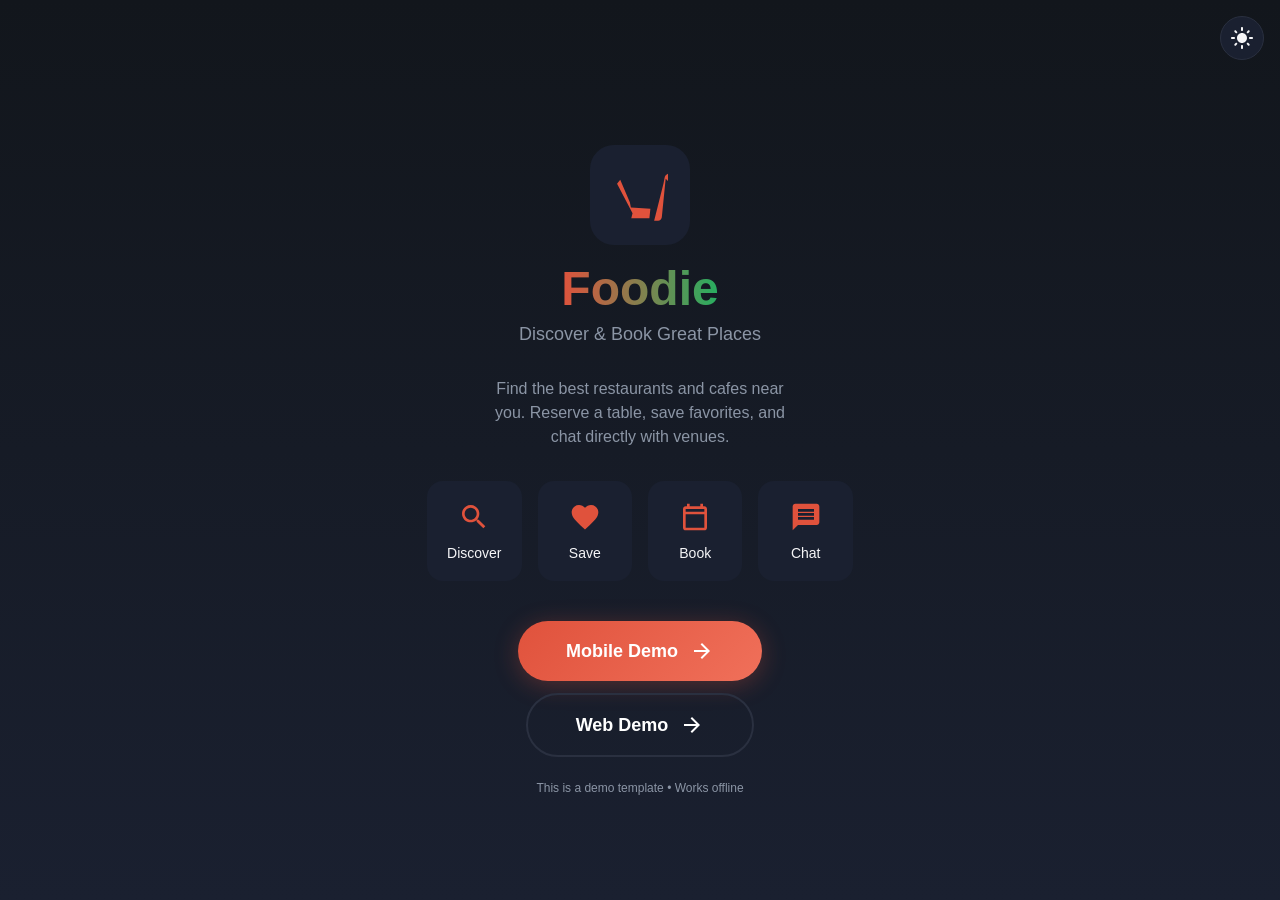
==== index.html @ 47cbc728 "Fix cart UX: proper cart icon, add Orders tab to mobile bottom nav, more visible cart in web" ====
<!doctype html>
<html lang="en" data-theme="dark">
<head>
  <meta charset="UTF-8">
  <meta name="viewport" content="width=device-width, initial-scale=1.0, maximum-scale=1.0, user-scalable=no">
  <title>Foodie — Restaurant Finder</title>
  <link rel="icon" href="data:image/svg+xml,<svg xmlns='http://www.w3.org/2000/svg' viewBox='0 0 24 24'><path fill='%23ef4444' d='M8.1 13.34l2.83-2.83L3.91 3.5c-1.56 1.56-1.56 4.09 0 5.66l4.19 4.18zm6.78-1.81c1.53.71 3.68.21 5.27-1.38 1.91-1.91 2.28-4.65.81-6.12-1.46-1.46-4.2-1.1-6.12.81-1.59 1.59-2.09 3.74-1.38 5.27L3.7 19.87l1.41 1.41L12 14.41l6.88 6.88 1.41-1.41L13.41 13l1.47-1.47z'/></svg>" type="image/svg+xml">
  <link rel="stylesheet" href="css/app.css">
  <style>
    /* Web Demo Styles */
    .web-header {
      position: sticky; top: 0; z-index: 100;
      background: var(--bg-dark); border-bottom: 1px solid var(--border);
      padding: 14px 32px; display: flex; align-items: center; gap: 24px;
      backdrop-filter: blur(12px);
    }
    .web-logo { font-size: 26px; font-weight:800; color: var(--primary); cursor: pointer; display: flex; align-items: center; gap: 10px; }
    .web-logo svg { width: 30px; height: 30px; }
    .web-search { flex:1; max-width:520px; display:flex; align-items:center; gap:10px; background:var(--bg-input); border:1.5px solid var(--border); border-radius:14px; padding:11px 18px; transition:border-color 0.2s; }
    .web-search:focus-within { border-color: var(--primary); }
    .web-search svg { width:20px;height:20px;color:var(--text-muted);flex-shrink:0; }
    .web-search input { background:none;border:none;color:var(--text);font-size:15px;outline:none;width:100%; }
    .web-search input::placeholder { color:var(--text-muted); }
    .web-header-actions { display:flex;align-items:center;gap:12px; }
    .web-icon-btn { width:40px;height:40px;border-radius:12px;border:1.5px solid var(--border);background:var(--bg-card);color:var(--text-muted);cursor:pointer;display:flex;align-items:center;justify-content:center;transition:all 0.2s; }
    .web-icon-btn:hover { border-color:var(--primary);color:var(--primary);background:var(--bg-card-hover); }
    .web-icon-btn svg { width:20px;height:20px; }
    .web-lang-btn { padding:8px 16px;border-radius:10px;border:1.5px solid var(--border);background:var(--bg-card);color:var(--text-muted);cursor:pointer;font-size:13px;font-weight:600;transition:all 0.2s; }
    .web-lang-btn:hover { border-color:var(--primary);color:var(--primary); }
    .web-exit-btn { display:flex;align-items:center;gap:6px;padding:6px 16px;background:none;border:1.5px solid var(--border);border-radius:10px;color:var(--text-muted);cursor:pointer;font-size:13px;font-weight:600;transition:all 0.2s; }
    .web-exit-btn:hover { border-color:var(--primary);color:var(--primary); }

    .web-cart-btn { position:relative;width:40px;height:40px;border-radius:12px;border:1.5px solid var(--border);background:var(--bg-card);color:var(--text-muted);cursor:pointer;display:flex;align-items:center;justify-content:center;transition:all 0.2s; }
    .web-cart-btn:hover { border-color:var(--primary);color:var(--primary); }
    .web-cart-btn svg { width:20px;height:20px; }
    .web-cart-badge { position:absolute;top:-6px;right:-6px;background:var(--primary);color:#fff;font-size:10px;font-weight:700;min-width:18px;height:18px;border-radius:9px;display:flex;align-items:center;justify-content:center;padding:0 4px; }
    .web-cart-badge:empty { display:none; }

    .web-cuisine-section { margin-bottom:40px; }
    .web-cuisine-scroll {
      display:flex; gap:20px; overflow-x:auto; padding:8px 4px 12px;
      scrollbar-width:none; -ms-overflow-style:none;
    }
    .web-cuisine-scroll::-webkit-scrollbar { display:none; }
    .web-cuisine-item {
      flex-shrink:0; display:flex; flex-direction:column; align-items:center; gap:10px;
      cursor:pointer; min-width:88px; transition:transform 0.2s;
    }
    .web-cuisine-item:hover { transform:translateY(-3px); }
    .web-cuisine-circle {
      width:80px; height:80px; border-radius:50%; background:var(--bg-card);
      border:2px solid var(--border); display:flex; align-items:center; justify-content:center;
      font-size:36px; transition:all 0.25s; position:relative;
    }
    .web-cuisine-item:hover .web-cuisine-circle { border-color:var(--primary); box-shadow:0 4px 20px var(--shadow); }
    .web-cuisine-item.active .web-cuisine-circle {
      border-color:var(--primary); background:var(--primary);
      box-shadow:0 4px 20px var(--glow);
    }
    .web-cuisine-item.active .web-cuisine-circle .emoji { filter:grayscale(0); }
    .web-cuisine-label { font-size:13px; font-weight:600; text-align:center; line-height:1.2; }
    .web-cuisine-count { font-size:11px; color:var(--text-muted); }

    .web-content { padding:32px;max-width:1440px;margin:0 auto; }
    .web-section-title { font-size:22px;font-weight:700;margin-bottom:20px; }
    .web-grid { display:grid;grid-template-columns:repeat(auto-fill,minmax(360px,1fr));gap:24px; }

    .web-card { background:var(--bg-card);border:1px solid var(--border);border-radius:20px;overflow:hidden;cursor:pointer;transition:all 0.3s; }
    .web-card:hover { transform:translateY(-6px);box-shadow:0 12px 40px var(--shadow);border-color:var(--primary); }
    .web-card-img { height:200px;background-size:cover;background-position:center;position:relative; }
    .web-card-fav { position:absolute;top:14px;right:14px;width:40px;height:40px;border-radius:12px;background:rgba(0,0,0,0.5);backdrop-filter:blur(8px);border:none;cursor:pointer;display:flex;align-items:center;justify-content:center;z-index:1;transition:all 0.2s; }
    .web-card-fav:hover { background:rgba(0,0,0,0.7); }
    .web-card-body { padding:20px; }
    .web-card-title { font-size:18px;font-weight:700;margin-bottom:8px; }
    .web-card-meta { display:flex;align-items:center;gap:10px;font-size:14px;margin-bottom:10px;flex-wrap:wrap; }
    .web-card-meta .rating { display:flex;align-items:center;gap:5px;color:var(--accent);font-weight:700;font-size:15px; }
    .web-card-meta .price { font-weight:700;color:var(--text-muted); }
    .web-card-desc { font-size:14px;color:var(--text-muted);line-height:1.5;display:-webkit-box;-webkit-line-clamp:2;-webkit-box-orient:vertical;overflow:hidden; }
    .web-card-tags { display:flex;gap:6px;flex-wrap:wrap;margin-top:14px; }
    .web-card-tag { font-size:12px;padding:4px 12px;background:var(--bg-light);border-radius:10px;color:var(--text-muted); }

    .web-center-col { max-width:900px;margin:0 auto; }
    .web-back-btn { display:inline-flex;align-items:center;gap:8px;color:var(--text-muted);cursor:pointer;font-size:14px;font-weight:600;margin-bottom:20px;background:none;border:none;padding:8px 16px;border-radius:10px;transition:all 0.2s; }
    .web-back-btn:hover { color:var(--primary);background:var(--bg-card); }
    .web-detail-hero { height:380px;background-size:cover;background-position:center;border-radius:24px;position:relative;margin-bottom:32px;display:flex;align-items:flex-end;padding:32px; }
    .web-detail-hero::after { content:'';position:absolute;bottom:0;left:0;right:0;height:55%;background:linear-gradient(transparent,rgba(0,0,0,0.75));border-radius:0 0 24px 24px;z-index:1; }
    .web-detail-hero-info { position:relative;z-index:2;color:#fff; }
    .web-detail-hero-info h1 { font-size:40px;margin-bottom:10px;line-height:1.1; }
    .web-detail-hero-info .meta { display:flex;align-items:center;gap:14px;font-size:16px;opacity:0.9; }
    .web-detail-grid { display:grid;grid-template-columns:1fr 340px;gap:40px;align-items:start; }
    .web-detail-main h3 { font-size:20px;margin-bottom:14px; }
    .web-detail-desc { font-size:16px;line-height:1.75;color:var(--text-muted);margin-bottom:32px; }
    .web-menu-item { display:flex;justify-content:space-between;align-items:flex-start;padding:16px 0;border-bottom:1px solid var(--border);gap:16px; }
    .web-menu-item:last-child { border-bottom:none; }
    .web-menu-item h4 { margin:0 0 4px;font-size:16px;font-weight:600; }
    .web-menu-item p { margin:0;font-size:13px;color:var(--text-muted); }
    .web-menu-item .price { font-weight:700;color:var(--success);font-size:17px;white-space:nowrap; }

    .web-menu-tabs { position:sticky;top:76px;z-index:50;background:var(--bg-dark);border-bottom:1px solid var(--border);padding:10px 0;margin:0 0 24px;display:flex;gap:4px;overflow-x:auto; }
    .web-menu-tab { flex-shrink:0;padding:8px 18px;border-radius:20px;font-size:13px;font-weight:600;background:transparent;color:var(--text-muted);border:none;cursor:pointer;transition:all 0.2s;white-space:nowrap; }
    .web-menu-tab:hover { background:var(--bg-card);color:var(--text); }
    .web-menu-tab.active { background:var(--primary);color:#fff; }
    .web-menu-section { padding-top:8px; }
    .web-menu-section h4 { font-size:16px;color:var(--primary);margin-bottom:12px;padding-bottom:8px;border-bottom:2px solid var(--primary);display:inline-block; }

    .web-sidebar { position:sticky;top:156px; }
    .web-info-card { background:var(--bg-card);border:1px solid var(--border);border-radius:20px;padding:24px;margin-bottom:20px; }
    .web-info-row { display:flex;justify-content:space-between;align-items:flex-start;padding:12px 0;border-bottom:1px solid var(--border);font-size:14px;gap:12px; }
    .web-info-row:last-child { border-bottom:none; }
    .web-info-label { display:flex;align-items:center;gap:8px;color:var(--text-muted);flex-shrink:0; }
    .web-info-value { font-weight:500;text-align:right; }
    .web-book-btn { width:100%;padding:18px;background:linear-gradient(135deg,var(--primary),var(--primary-light));color:#fff;border:none;border-radius:16px;font-size:17px;font-weight:700;cursor:pointer;box-shadow:0 4px 20px var(--glow);transition:all 0.25s;display:flex;align-items:center;justify-content:center;gap:10px; }
    .web-book-btn:hover { transform:translateY(-2px);box-shadow:0 8px 28px var(--glow); }
    .web-empty { text-align:center;padding:80px 20px; }
    .web-form-group { margin-bottom:16px; }
    .web-form-group label { display:block;font-size:13px;color:var(--text-muted);margin-bottom:6px;font-weight:600; }
    .web-form-group input,.web-form-group select { width:100%;padding:14px 16px;background:var(--bg-input);border:1.5px solid var(--border);border-radius:12px;color:var(--text);font-size:15px;outline:none;transition:border-color 0.2s; }
    .web-form-group input:focus,.web-form-group select:focus { border-color:var(--primary); }
    .web-success { text-align:center;padding:80px 20px; }

    @media (max-width:900px) {
      .web-header { padding:10px 16px;gap:12px; }
      .web-search { max-width:none; }
      .web-content { padding:16px; }
      .web-detail-grid { grid-template-columns:1fr; }
      .web-detail-hero { height:240px;padding:20px; }
      .web-detail-hero-info h1 { font-size:28px; }
      .web-grid { grid-template-columns:1fr; }
      .web-sidebar { position:static; }
    }
  </style>
</head>
<body>
  <!-- SVG Icons (hidden) -->
  <svg style="display:none">
    <defs>
      <!-- Home -->
      <symbol id="icon-home" viewBox="0 0 24 24">
        <path fill="currentColor" d="M10 20v-6h4v6h5v-8h3L12 3 2 12h3v8z"/>
      </symbol>
      <!-- Food/plate -->
      <symbol id="icon-food" viewBox="0 0 24 24">
        <path fill="currentColor" d="M18.06 22.99h1.66c.84 0 1.53-.64 1.63-1.46L23 5.05l1.66 1.66c.64.64 1.59.72 2.34.2l1.14-.8c.53-.38.68-1.05.35-1.59l-.9-1.55c-.33-.54-.98-.8-1.58-.63l-1.78.5c-.88.25-1.54.96-1.71 1.84l-.45 2.34L18.06 22.99zM1 21.99h15.03l.42-4.06L8.1 17.4l-.45-2.34L3.52 5.5 2.17 7.14 8.8 19.83l-.53 2.15z"/>
      </symbol>
      <!-- Restaurant/meal -->
      <symbol id="icon-meal" viewBox="0 0 24 24">
        <path fill="currentColor" d="M18 2.01L6 2c-1.1 0-2 .89-2 2v16c0 1.1.9 2 2 2h12c1.1 0 2-.9 2-2V4c0-1.11-.9-1.99-2-1.99zM12 8c1.1 0 2-.9 2-2s-.9-2-2-2-2 .9-2 2 .9 2 2 2zm0 10c-2.67 0-8 1.34-8 4v2h16v-2c0-2.66-5.33-4-8-4z"/>
      </symbol>
      <!-- Star/favorite -->
      <symbol id="icon-star" viewBox="0 0 24 24">
        <path fill="currentColor" d="M12 17.27L18.18 21l-1.64-7.03L22 9.24l-7.19-.61L12 2 9.19 8.63 2 9.24l5.46 4.73L5.82 21z"/>
      </symbol>
      <!-- Heart -->
      <symbol id="icon-heart" viewBox="0 0 24 24">
        <path fill="currentColor" d="M12 21.35l-1.45-1.32C5.4 15.36 2 12.28 2 8.5 2 5.42 4.42 3 7.5 3c1.74 0 3.41.81 4.5 2.09C13.09 3.81 14.76 3 16.5 3 19.58 3 22 5.42 22 8.5c0 3.78-3.4 6.86-8.55 11.54L12 21.35z"/>
      </symbol>
      <symbol id="icon-heart-outline" viewBox="0 0 24 24">
        <path fill="currentColor" d="M12 21.35l-1.45-1.32C5.4 15.36 2 12.28 2 8.5 2 5.42 4.42 3 7.5 3c1.74 0 3.41.81 4.5 2.09C13.09 3.81 14.76 3 16.5 3 19.58 3 22 5.42 22 8.5c0 3.78-3.4 6.86-8.55 11.54L12 21.35z" fill="none" stroke="currentColor" stroke-width="2"/>
      </symbol>
      <!-- Location -->
      <symbol id="icon-location" viewBox="0 0 24 24">
        <path fill="currentColor" d="M12 2C8.13 2 5 5.13 5 9c0 5.25 7 13 7 13s7-7.75 7-13c0-3.87-3.13-7-7-7zm0 9.5c-1.38 0-2.5-1.12-2.5-2.5s1.12-2.5 2.5-2.5 2.5 1.12 2.5 2.5-1.12 2.5-2.5 2.5z"/>
      </symbol>
      <!-- Clock -->
      <symbol id="icon-clock" viewBox="0 0 24 24">
        <path fill="currentColor" d="M11.99 2C6.47 2 2 6.48 2 12s4.47 10 9.99 10C17.52 22 22 17.52 22 12S17.52 2 11.99 2zM12 20c-4.42 0-8-3.58-8-8s3.58-8 8-8 8 3.58 8 8-3.58 8-8 8zm.5-13H11v6l5.25 3.15.75-1.23-4.5-2.67z"/>
      </symbol>
      <!-- Calendar -->
      <symbol id="icon-calendar" viewBox="0 0 24 24">
        <path fill="currentColor" d="M19 4h-1V2h-2v2H8V2H6v2H5c-1.1 0-2 .9-2 2v14c0 1.1.9 2 2 2h14c1.1 0 2-.9 2-2V6c0-1.1-.9-2-2-2zm0 16H5V10h14v10zm0-12H5V6h14v2z"/>
      </symbol>
      <!-- Chat -->
      <symbol id="icon-chat" viewBox="0 0 24 24">
        <path fill="currentColor" d="M20 2H4c-1.1 0-2 .9-2 2v18l4-4h14c1.1 0 2-.9 2-2V4c0-1.1-.9-2-2-2zm-2 12H6v-2h12v2zm0-3H6V9h12v2zm0-3H6V6h12v2z"/>
      </symbol>
      <!-- User/Profile -->
      <symbol id="icon-user" viewBox="0 0 24 24">
        <path fill="currentColor" d="M12 12c2.21 0 4-1.79 4-4s-1.79-4-4-4-4 1.79-4 4 1.79 4 4 4zm0 2c-2.67 0-8 1.34-8 4v2h16v-2c0-2.66-5.33-4-8-4z"/>
      </symbol>
      <!-- Search -->
      <symbol id="icon-search" viewBox="0 0 24 24">
        <path fill="currentColor" d="M15.5 14h-.79l-.28-.27C15.41 12.59 16 11.11 16 9.5 16 5.91 13.09 3 9.5 3S3 5.91 3 9.5 5.91 16 9.5 16c1.61 0 3.09-.59 4.23-1.57l.27.28v.79l5 4.99L20.49 19l-4.99-5zm-6 0C7.01 14 5 11.99 5 9.5S7.01 5 9.5 5 14 7.01 14 9.5 11.99 14 9.5 14z"/>
      </symbol>
      <!-- Arrow right -->
      <symbol id="icon-arrow" viewBox="0 0 24 24">
        <path fill="currentColor" d="M12 4l-1.41 1.41L16.17 11H4v2h12.17l-5.58 5.59L12 20l8-8z"/>
      </symbol>
      <!-- Arrow back -->
      <symbol id="icon-arrow-left" viewBox="0 0 24 24">
        <path fill="currentColor" d="M20 11H7.83l5.59-5.59L12 4l-8 8 8 8 1.41-1.41L7.83 13H20v-2z"/>
      </symbol>
      <!-- Sun -->
      <symbol id="icon-sun" viewBox="0 0 24 24">
        <path fill="currentColor" d="M12 7c-2.76 0-5 2.24-5 5s2.24 5 5 5 5-2.24 5-5-2.24-5-5-5zM2 13h2c.55 0 1-.45 1-1s-.45-1-1-1H2c-.55 0-1 .45-1 1s.45 1 1 1zm18 0h2c.55 0 1-.45 1-1s-.45-1-1-1h-2c-.55 0-1 .45-1 1s.45 1 1 1zM11 2v2c0 .55.45 1 1 1s1-.45 1-1V2c0-.55-.45-1-1-1s-1 .45-1 1zm0 18v2c0 .55.45 1 1 1s1-.45 1-1v-2c0-.55-.45-1-1-1s-1 .45-1 1zM5.99 4.58c-.39-.39-1.03-.39-1.41 0-.39.39-.39 1.03 0 1.41l1.06 1.06c.39.39 1.03.39 1.41 0s.39-1.03 0-1.41L5.99 4.58zm12.37 12.37c-.39-.39-1.03-.39-1.41 0-.39.39-.39 1.03 0 1.41l1.06 1.06c.39.39 1.03.39 1.41 0 .39-.39.39-1.03 0-1.41l-1.06-1.06zm1.06-10.96c.39-.39.39-1.03 0-1.41-.39-.39-1.03-.39-1.41 0l-1.06 1.06c-.39.39-.39 1.03 0 1.41s1.03.39 1.41 0l1.06-1.06zM7.05 18.36c.39-.39.39-1.03 0-1.41-.39-.39-1.03-.39-1.41 0l-1.06 1.06c-.39.39-.39 1.03 0 1.41s1.03.39 1.41 0l1.06-1.06z"/>
      </symbol>
      <!-- Moon -->
      <symbol id="icon-moon" viewBox="0 0 24 24">
        <path fill="currentColor" d="M12 3c-4.97 0-9 4.03-9 9s4.03 9 9 9 9-4.03 9-9c0-.46-.04-.92-.1-1.36-.98 1.37-2.58 2.26-4.4 2.26-2.98 0-5.4-2.42-5.4-5.4 0-1.81.89-3.42 2.26-4.44-.44-.07-.9-.1-1.36-.1z"/>
      </symbol>
      <!-- Dollar -->
      <symbol id="icon-dollar" viewBox="0 0 24 24">
        <path fill="currentColor" d="M12 2C6.48 2 2 6.48 2 12s4.48 10 10 10 10-4.48 10-10S17.52 2 12 2zm1 15h-2v-2h2v2zm0-4h-2V7h2v6z" transform="rotate(0 12 12)"/>
        <path fill="currentColor" d="M11.8 9H13v-.8c0-.66-.54-1.2-1.2-1.2s-1.2.54-1.2 1.2v.8c-.93 0-1.6.67-1.6 1.6s.67 1.6 1.6 1.6h2.4c.53 0 .8.27.8.8s-.27.8-.8.8H11v.8c0 .66.54 1.2 1.2 1.2s1.2-.54 1.2-1.2v-.8c.93 0 1.6-.67 1.6-1.6s-.67-1.6-1.6-1.6h-2.4c-.53 0-.8-.27-.8-.8s.27-.8.8-.8z"/>
      </symbol>
      <!-- Phone -->
      <symbol id="icon-phone" viewBox="0 0 24 24">
        <path fill="currentColor" d="M6.62 10.79c1.44 2.83 3.76 5.14 6.59 6.59l2.2-2.2c.27-.27.67-.36 1.02-.24 1.12.37 2.33.57 3.57.57.55 0 1 .45 1 1V20c0 .55-.45 1-1 1-9.39 0-17-7.61-17-17 0-.55.45-1 1-1h3.5c.55 0 1 .45 1 1 0 1.25.2 2.45.57 3.57.11.35.03.74-.25 1.02l-2.2 2.2z"/>
      </symbol>
      <!-- Check -->
      <symbol id="icon-check" viewBox="0 0 24 24">
        <path fill="currentColor" d="M9 16.17L4.83 12l-1.42 1.41L9 19 21 7l-1.41-1.41z"/>
      </symbol>
      <!-- Close/X -->
      <symbol id="icon-close" viewBox="0 0 24 24">
        <path fill="currentColor" d="M19 6.41L17.59 5 12 10.59 6.41 5 5 6.41 10.59 12 5 17.59 6.41 19 12 13.41 17.59 19 19 17.59 13.41 12z"/>
      </symbol>
      <!-- Special badge -->
      <symbol id="icon-special" viewBox="0 0 24 24">
        <path fill="currentColor" d="M12 2l3.09 6.26L22 9.27l-5 4.87 1.18 6.88L12 17.77l-6.18 3.25L7 14.14 2 9.27l6.91-1.01L12 2z"/>
      </symbol>
      <!-- Filter -->
      <symbol id="icon-filter" viewBox="0 0 24 24">
        <path fill="currentColor" d="M14 12v7.88c.04.3-.06.62-.29.83a.996.996 0 0 1-1.41 0l-2.01-2.01a.989.989 0 0 1-.29-.83V12h-.03L4.21 4.62a1 1 0 0 1 .17-1.4c.19-.14.4-.22.62-.22h14c.22 0 .43.08.62.22a1 1 0 0 1 .17 1.4L14.03 12H14z"/>
      </symbol>
    </defs>
  </svg>

  <!-- Landing Page -->
  <div id="landing" class="page">
    <button class="theme-toggle" onclick="toggleTheme()" title="Toggle theme">
      <svg class="icon"><use href="#icon-sun"/></svg>
    </button>
    
    <div class="hero">
      <div class="logo">
        <svg class="icon-lg"><use href="#icon-food"/></svg>
      </div>
      <h1>Foodie</h1>
      <p class="tagline">Discover & Book Great Places</p>
      <p class="desc">Find the best restaurants and cafes near you. Reserve a table, save favorites, and chat directly with venues.</p>
      
      <div class="features">
        <div class="feature">
          <svg class="icon"><use href="#icon-search"/></svg>
          <span>Discover</span>
        </div>
        <div class="feature">
          <svg class="icon"><use href="#icon-heart"/></svg>
          <span>Save</span>
        </div>
        <div class="feature">
          <svg class="icon"><use href="#icon-calendar"/></svg>
          <span>Book</span>
        </div>
        <div class="feature">
          <svg class="icon"><use href="#icon-chat"/></svg>
          <span>Chat</span>
        </div>
      </div>
      
      <button class="btn-primary" onclick="openApp()">
        Mobile Demo
        <svg class="icon"><use href="#icon-arrow"/></svg>
      </button>

      <button class="btn-primary" onclick="openWebApp()" style="background:transparent;border:2px solid var(--border);box-shadow:none;margin-top:12px">
        Web Demo
        <svg class="icon"><use href="#icon-arrow"/></svg>
      </button>
      
      <p class="note">This is a demo template &bull; Works offline</p>
    </div>
  </div>

  <!-- Mobile App -->
  <div id="app" class="page hidden">
    <div class="phone-frame">
      <div class="phone-header">
        <span class="status-bar"></span>
        <button class="theme-toggle-small" onclick="toggleTheme()">
          <svg class="icon-sm"><use href="#icon-sun"/></svg>
        </button>
      </div>
      
      <div class="app-header">
        <button class="back-btn hidden" onclick="goBack()" id="backBtn">
          <svg class="icon"><use href="#icon-arrow-left"/></svg>
        </button>
        <h2 id="appTitle">Home</h2>
        <div class="header-actions">
          <button class="icon-btn" onclick="showPage('search')" title="Search">
            <svg class="icon"><use href="#icon-search"/></svg>
          </button>
          <button class="icon-btn" onclick="showPage('cart')" title="Cart" style="position:relative">
            <svg class="icon" viewBox="0 0 24 24"><path fill="currentColor" d="M7 18c-1.1 0-1.99.9-1.99 2S5.9 22 7 22s2-.9 2-2-.9-2-2-2zm10 0c-1.1 0-1.99.9-1.99 2S15.9 22 17 22s2-.9 2-2-.9-2-2-2zM7.17 14.75l.03-.12.9-1.63h7.45c.75 0 1.41-.41 1.75-1.03l3.56-6.46c.09-.16.14-.35.14-.54 0-.55-.45-1-1-1H5.21l-.47-1.04c-.16-.37-.52-.6-.92-.6H2c-.55 0-1 .45-1 1s.45 1 1 1h1.26l3.39 7.16L5.3 14.7c-.18.35-.3.74-.3 1.15 0 1.1.9 2 2 2h12c.55 0 1-.45 1-1s-.45-1-1-1H7.42c-.14 0-.25-.11-.25-.25z"/></svg>
            <span id="cartBadge" style="position:absolute;top:-2px;right:-2px;background:var(--primary);color:#fff;font-size:9px;font-weight:700;min-width:16px;height:16px;border-radius:8px;display:none;align-items:center;justify-content:center">0</span>
          </button>
          <div class="profile-icon" onclick="showPage('profile')">
            <svg class="icon"><use href="#icon-user"/></svg>
          </div>
        </div>
      </div>
      
      <div class="app-content" id="content">
        <!-- Content injected by JS -->
      </div>
      
      <div class="bottom-nav" id="bottomNav">
        <button class="nav-item active" onclick="showPage('home', this)">
          <svg class="icon-nav"><use href="#icon-home"/></svg>
          <span>Home</span>
        </button>
        <button class="nav-item" onclick="showPage('explore', this)">
          <svg class="icon-nav"><use href="#icon-search"/></svg>
          <span>Explore</span>
        </button>
        <button class="nav-item" onclick="showPage('favorites', this)">
          <svg class="icon-nav"><use href="#icon-heart"/></svg>
          <span>Favorites</span>
        </button>
        <button class="nav-item" onclick="showPage('bookings', this)">
          <svg class="icon-nav"><use href="#icon-calendar"/></svg>
          <span>Bookings</span>
          <span class="chat-badge">2</span>
        </button>
        <button class="nav-item" onclick="showPage('orders', this)">
          <svg class="icon-nav" viewBox="0 0 24 24"><path fill="currentColor" d="M20 4H4c-1.1 0-2 .9-2 2v12c0 1.1.9 2 2 2h16c1.1 0 2-.9 2-2V6c0-1.1-.9-2-2-2zm0 14H4V6h16v12zM6 9h5v2H6V9zm0 4h8v2H6v-2zm10 0h2v2h-2v-2zm-4-4h4v2h-4V9z"/></svg>
          <span>Orders</span>
        </button>
        <button class="nav-item" onclick="showPage('chat', this)">
          <svg class="icon-nav"><use href="#icon-chat"/></svg>
          <span>Chat</span>
          <span class="chat-badge">3</span>
        </button>
      </div>
    </div>
    
    <button class="btn-exit" onclick="closeApp()">Back to Home</button>
  </div>

  <!-- Web App -->
  <div id="webApp" class="page hidden">
    <header class="web-header">
      <div class="web-logo" onclick="navigateTo('/')">
        <svg><use href="#icon-home"/></svg> Foodie
      </div>
      <div class="web-search">
        <svg><use href="#icon-search"/></svg>
        <input type="text" id="webSearchInput" placeholder="Search restaurants, cuisines...">
      </div>
      <div class="web-header-actions">
        <button class="web-lang-btn" onclick="switchLang(window.CURRENT_LANG==='en'?'ru':'en')">
          <svg style="width:16px;height:16px;vertical-align:middle;margin-right:4px"><use href="#icon-globe"/></svg>
          <span id="webLangLabel">EN</span>
        </button>
        <button class="web-icon-btn" onclick="toggleTheme()" title="Toggle theme" id="webThemeBtn">
          <svg id="webThemeIcon"><use href="#icon-sun"/></svg>
        </button>
        <button class="web-cart-btn" onclick="showCart()" title="Cart">
          <svg viewBox="0 0 24 24"><path fill="currentColor" d="M7 18c-1.1 0-1.99.9-1.99 2S5.9 22 7 22s2-.9 2-2-.9-2-2-2zm10 0c-1.1 0-1.99.9-1.99 2S15.9 22 17 22s2-.9 2-2-.9-2-2-2zM7.17 14.75l.03-.12.9-1.63h7.45c.75 0 1.41-.41 1.75-1.03l3.56-6.46c.09-.16.14-.35.14-.54 0-.55-.45-1-1-1H5.21l-.47-1.04c-.16-.37-.52-.6-.92-.6H2c-.55 0-1 .45-1 1s.45 1 1 1h1.26l3.39 7.16L5.3 14.7c-.18.35-.3.74-.3 1.15 0 1.1.9 2 2 2h12c.55 0 1-.45 1-1s-.45-1-1-1H7.42c-.14 0-.25-.11-.25-.25z"/></svg>
          <span class="web-cart-badge" id="webCartBadge"></span>
        </button>
        <button class="web-exit-btn" onclick="closeWebApp()">
          <svg style="width:16px;height:16px"><use href="#icon-arrow-left"/></svg> Exit
        </button>
      </div>
    </header>
    <div class="web-content" id="webContent"></div>
  </div>

  <script src="js/locales.js"></script>
  <script src="js/data.js"></script>
  <script src="js/app.js"></script>
  <script src="js/web.js"></script>
</body>
</html>
---- css/app.css ----
/* Foodie — Restaurant Finder App Styles */

/* CSS Variables for theming */
:root {
  --primary: #E0523C;
  --primary-dark: #C0392B;
  --primary-light: #F0705A;
  --accent: #F5A623;
  --secondary: #6366F1;
  --success: #27AE60;
  --warning: #F39C12;
  --error: #E74C3C;
  
  /* Dark theme (default) */
  --bg-dark: #12161C;
  --bg-card: #1A2030;
  --bg-card-hover: #222A3A;
  --bg-light: #222A3A;
  --bg-input: #151A24;
  --text: #F5F5F7;
  --text-muted: #8B95A5;
  --border: #2A3040;
  
  --shadow: rgba(0, 0, 0, 0.25);
  --glow: rgba(224, 82, 60, 0.3);
  
  /* Gradients */
  --gradient-bg: linear-gradient(180deg, #12161C 0%, #1A2030 100%);
  --gradient-btn: linear-gradient(135deg, #E0523C, #F0705A);
}

/* Light theme */
html[data-theme="light"] {
  --bg-dark: #FAF9F6;
  --bg-card: #FFFFFF;
  --bg-card-hover: #F5F4F0;
  --bg-light: #F0EEE8;
  --bg-input: #F5F4F0;
  --text: #1A1D28;
  --text-muted: #717886;
  --border: #E5E0D8;
  --shadow: rgba(0, 0, 0, 0.06);
  --glow: rgba(224, 82, 60, 0.15);
  --gradient-bg: linear-gradient(180deg, #FAF9F6 0%, #F0EEE8 100%);
  --gradient-btn: linear-gradient(135deg, #E0523C, #F0705A);
}

body {
  transition: background 0.3s, color 0.3s;
}

* {
  margin: 0;
  padding: 0;
  box-sizing: border-box;
}

body {
  font-family: -apple-system, BlinkMacSystemFont, 'Segoe UI', Roboto, sans-serif;
  background: var(--bg-dark);
  color: var(--text);
  min-height: 100vh;
  overflow-x: hidden;
  transition: background 0.3s, color 0.3s;
}

/* SVG Icons base */
.icon {
  width: 24px;
  height: 24px;
}

.icon-sm {
  width: 18px;
  height: 18px;
}

.icon-lg {
  width: 64px;
  height: 64px;
}

.icon-nav {
  width: 24px;
  height: 24px;
}

.use {
  fill: currentColor;
}

/* Page transitions */
.page {
  min-height: 100vh;
  transition: opacity 0.3s ease;
}

.hidden {
  display: none !important;
}

/* Theme toggle button */
.theme-toggle {
  position: fixed;
  top: 16px;
  right: 16px;
  background: var(--bg-card);
  border: 1px solid var(--border);
  border-radius: 50%;
  width: 44px;
  height: 44px;
  display: flex;
  align-items: center;
  justify-content: center;
  cursor: pointer;
  z-index: 100;
  color: var(--text);
  transition: background 0.2s, transform 0.2s;
}

.theme-toggle:hover {
  background: var(--bg-light);
  transform: scale(1.1);
}

.theme-toggle-small {
  background: none;
  border: none;
  cursor: pointer;
  color: var(--text-muted);
  padding: 4px;
}

/* Landing Page */
.hero {
  min-height: 100vh;
  display: flex;
  flex-direction: column;
  align-items: center;
  justify-content: center;
  padding: 80px 24px 40px;
  text-align: center;
  background: var(--gradient-bg);
}

.logo {
  display: flex;
  align-items: center;
  justify-content: center;
  width: 100px;
  height: 100px;
  background: var(--bg-card);
  border-radius: 24px;
  margin-bottom: 16px;
  color: var(--primary);
}

.logo .icon-lg {
  width: 56px;
  height: 56px;
}

.hero h1 {
  font-size: 48px;
  font-weight: 800;
  margin-bottom: 8px;
  background: linear-gradient(90deg, var(--primary), var(--success));
  -webkit-background-clip: text;
  -webkit-text-fill-color: transparent;
  background-clip: text;
}

.tagline {
  font-size: 18px;
  color: var(--text-muted);
  margin-bottom: 32px;
}

.desc {
  font-size: 16px;
  color: var(--text-muted);
  max-width: 300px;
  line-height: 1.5;
  margin-bottom: 32px;
}

.features {
  display: grid;
  grid-template-columns: 1fr 1fr;
  gap: 16px;
  margin-bottom: 40px;
}

.feature {
  background: var(--bg-card);
  padding: 20px;
  border-radius: 16px;
  display: flex;
  flex-direction: column;
  align-items: center;
  gap: 12px;
  width: 140px;
  color: var(--text);
  transition: background 0.2s;
}

.feature:hover {
  background: var(--bg-light);
}

.feature .icon {
  width: 32px;
  height: 32px;
  color: var(--primary);
}

.feature span:last-child {
  font-size: 14px;
  font-weight: 500;
}

.btn-primary {
  background: var(--gradient-btn);
  color: white;
  border: none;
  padding: 18px 48px;
  font-size: 18px;
  font-weight: 600;
  border-radius: 50px;
  cursor: pointer;
  display: flex;
  align-items: center;
  gap: 12px;
  transition: transform 0.2s, box-shadow 0.2s;
  box-shadow: 0 4px 24px var(--glow);
}

.btn-primary:hover {
  transform: scale(1.05);
  box-shadow: 0 6px 32px var(--glow);
}

.note {
  font-size: 12px;
  color: var(--text-muted);
  margin-top: 24px;
}

/* Mobile App Frame */
#app {
  display: flex;
  flex-direction: column;
  align-items: center;
  justify-content: center;
  min-height: 100vh;
  padding: 20px;
  background: var(--bg-dark);
}

.phone-frame {
  width: 100%;
  max-width: 380px;
  height: 100vh;
  max-height: 800px;
  background: var(--bg-dark);
  border-radius: 40px;
  overflow: hidden;
  position: relative;
  border: 4px solid var(--border);
  display: flex;
  flex-direction: column;
  transition: background 0.3s, border-color 0.3s;
}

html[data-theme="light"] .phone-frame {
  border-color: #cbd5e1;
}

.phone-header {
  background: var(--bg-dark);
  padding: 12px 20px 8px;
  display: flex;
  justify-content: space-between;
  align-items: center;
  transition: background 0.3s;
}

.status-bar {
  font-size: 14px;
  color: var(--text-muted);
}

.app-header {
  padding: 12px 20px;
  display: flex;
  align-items: center;
  justify-content: space-between;
  border-bottom: 1px solid var(--border);
  transition: background 0.3s, border-color 0.3s;
  background: var(--bg-dark);
}

.back-btn {
  background: none;
  border: none;
  color: var(--text);
  font-size: 24px;
  cursor: pointer;
  padding: 8px;
}

.back-btn:hover {
  opacity: 0.7;
}

.app-header h2 {
  font-size: 20px;
  font-weight: 600;
}

.profile-icon {
  font-size: 24px;
  color: var(--text-muted);
  cursor: pointer;
  transition: color 0.2s;
}

.profile-icon:hover {
  color: var(--primary);
}

.profile-icon .icon {
  width: 24px;
  height: 24px;
}

.app-content {
  flex: 1;
  overflow-y: auto;
  padding: 20px;
  transition: background 0.3s;
}

/* Bottom Navigation */
.bottom-nav {
  display: flex;
  justify-content: space-around;
  padding: 12px 20px 20px;
  border-top: 1px solid var(--border);
  background: var(--bg-dark);
  transition: background 0.3s, border-color 0.3s;
}

.nav-item {
  background: none;
  border: none;
  color: var(--text-muted);
  font-size: 12px;
  display: flex;
  flex-direction: column;
  align-items: center;
  gap: 4px;
  cursor: pointer;
  padding: 8px 12px;
  border-radius: 12px;
  transition: all 0.2s;
  position: relative;
}

.chat-badge {
  position: absolute;
  top: 2px;
  right: 8px;
  background: #ef4444;
  color: white;
  font-size: 10px;
  font-weight: 700;
  min-width: 16px;
  height: 16px;
  border-radius: 8px;
  display: flex;
  align-items: center;
  justify-content: center;
  padding: 0 4px;
}

.nav-item svg {
  width: 24px;
  height: 24px;
}

.nav-item.active {
  color: var(--primary);
  background: rgba(37, 99, 235, 0.1);
}

.nav-item:hover {
  background: var(--bg-card);
}

/* App Pages */
.page-content h3 {
  font-size: 16px;
  color: var(--text-muted);
  margin-bottom: 12px;
}

/* Transcript / Зачётная книжка - Russian university format */
.transcript-header {
  display: grid;
  grid-template-columns: repeat(3, 1fr);
  gap: 12px;
  margin-bottom: 24px;
}

.stat-box {
  background: var(--bg-card);
  padding: 16px 12px;
  border-radius: 12px;
  text-align: center;
}

.stat-label {
  display: block;
  font-size: 11px;
  color: var(--text-muted);
  margin-bottom: 4px;
  text-transform: uppercase;
}

.stat-value {
  display: block;
  font-size: 22px;
  font-weight: 700;
}

.semester-block {
  margin-bottom: 24px;
}

.semester-header {
  display: flex;
  justify-content: space-between;
  align-items: center;
  padding: 12px 16px;
  background: var(--primary);
  border-radius: 12px 12px 0 0;
}

.semester-num {
  font-weight: 600;
}

.semester-stats {
  font-size: 13px;
  opacity: 0.9;
}

.transcript-table {
  background: var(--bg-card);
  border-radius: 0 0 12px 12px;
  overflow: hidden;
}

.table-header {
  display: grid;
  grid-template-columns: 1fr 40px 60px;
  gap: 8px;
  padding: 10px 16px;
  background: var(--bg-light);
  font-size: 11px;
  color: var(--text-muted);
  text-transform: uppercase;
}

.table-row {
  display: grid;
  grid-template-columns: 1fr 40px 60px;
  gap: 8px;
  padding: 12px 16px;
  border-bottom: 1px solid var(--border);
  align-items: center;
}

.table-row:last-child {
  border-bottom: none;
}

.discipline-name {
  display: flex;
  flex-direction: column;
  gap: 2px;
}

.discipline-name strong {
  font-size: 14px;
  font-weight: 500;
}

.discipline-name small {
  font-size: 11px;
  color: var(--text-muted);
}

.grade-cell {
  font-size: 16px;
  font-weight: 700;
  text-align: center;
  padding: 4px 8px;
  border-radius: 6px;
}

.grade-cell.grade-5 { background: rgba(16, 185, 129, 0.2); color: #10B981; }
.grade-cell.grade-4 { background: rgba(59, 130, 246, 0.2); color: #3B82F6; }
.grade-cell.grade-3 { background: rgba(245, 158, 11, 0.2); color: #F59E0B; }
.grade-cell.grade-2 { background: rgba(239, 68, 68, 0.2); color: #EF4444; }
.grade-cell.passed { background: rgba(16, 185, 129, 0.2); color: #10B981; font-size: 12px; }
.grade-cell.failed { background: rgba(239, 68, 68, 0.2); color: #EF4444; font-size: 12px; }

.semester-avg {
  padding: 10px 16px;
  background: var(--bg-light);
  font-size: 13px;
  color: var(--text-muted);
  text-align: right;
}

.semester-avg strong {
  color: var(--primary);
}

/* Schedule */
.schedule-item {
  display: flex;
  gap: 12px;
  padding: 16px;
  background: var(--bg-card);
  border-radius: 12px;
  margin-bottom: 12px;
  align-items: center;
}

.schedule-time {
  font-size: 14px;
  font-weight: 600;
  color: var(--primary);
  min-width: 60px;
}

.schedule-info h4 {
  font-size: 16px;
  font-weight: 500;
  margin-bottom: 4px;
}

.schedule-info p {
  font-size: 13px;
  color: var(--text-muted);
}

.schedule-item.current {
  border: 2px solid var(--primary);
}

/* Chat */
.chat-list {
  display: flex;
  flex-direction: column;
  gap: 12px;
}

.chat-item {
  display: flex;
  align-items: center;
  gap: 12px;
  padding: 16px;
  background: var(--bg-card);
  border-radius: 12px;
  cursor: pointer;
  transition: background 0.2s;
}

.chat-item:hover {
  background: var(--bg-light);
}

.chat-avatar {
  width: 48px;
  height: 48px;
  border-radius: 50%;
  background: var(--primary);
  display: flex;
  align-items: center;
  justify-content: center;
  font-size: 24px;
  color: white;
}

.chat-info h4 {
  font-size: 16px;
  font-weight: 500;
  margin-bottom: 4px;
}

.chat-info p {
  font-size: 13px;
  color: var(--text-muted);
}

.chat-time {
  font-size: 12px;
  color: var(--text-muted);
  margin-left: auto;
}

/* Home Dashboard */
.dashboard-grid {
  display: grid;
  grid-template-columns: 1fr 1fr;
  gap: 12px;
}

.dashboard-card {
  background: var(--bg-card);
  padding: 20px;
  border-radius: 16px;
  cursor: pointer;
  transition: transform 0.2s, background 0.2s;
}

.dashboard-card:hover {
  transform: translateY(-2px);
  background: var(--bg-light);
}

.dashboard-card .icon {
  width: 32px;
  height: 32px;
  color: var(--primary);
  margin-bottom: 8px;
}

.dashboard-card h4 {
  font-size: 14px;
  font-weight: 500;
  margin-bottom: 4px;
}

.dashboard-card p {
  font-size: 12px;
  color: var(--text-muted);
}

.dashboard-card.wide {
  grid-column: span 2;
}

.dashboard-card.accent {
  background: linear-gradient(135deg, rgba(224,82,60,0.15), rgba(245,166,35,0.15));
}

/* Exit Button */
.btn-exit {
  background: transparent;
  border: 2px solid var(--border);
  color: var(--text-muted);
  padding: 12px 32px;
  border-radius: 50px;
  margin-top: 20px;
  cursor: pointer;
  font-size: 14px;
  transition: border-color 0.2s, color 0.2s;
}

.btn-exit:hover {
  border-color: var(--text);
  color: var(--text);
}

/* Hostel card special */
.hostel-card .room {
  display: flex;
  align-items: center;
  gap: 8px;
  margin-top: 8px;
}

/* Responsive */
@media (min-width: 768px) {
  .features {
    grid-template-columns: repeat(4, 1fr);
  }
  
  .feature {
    width: auto;
  }
}

@media (max-width: 380px) {
  .hero h1 {
    font-size: 36px;
  }
  
  .phone-frame {
    border-radius: 0;
    border: none;
  }
}

/* Profile screen */
.profile-card {
  background: var(--bg-card);
  padding: 24px;
  border-radius: 16px;
  text-align: center;
  margin-bottom: 20px;
}

.profile-avatar {
  width: 80px;
  height: 80px;
  border-radius: 50%;
  background: var(--primary);
  color: white;
  display: flex;
  align-items: center;
  justify-content: center;
  font-size: 28px;
  font-weight: 700;
  margin: 0 auto 16px;
}

.profile-card h3 {
  margin: 0 0 8px;
  font-size: 20px;
}

.profile-group {
  color: var(--primary);
  font-weight: 600;
  margin: 0;
}

.profile-info {
  background: var(--bg-card);
  border-radius: 16px;
  overflow: hidden;
}

.info-row {
  display: flex;
  justify-content: space-between;
  padding: 14px 16px;
  border-bottom: 1px solid var(--border);
}

.info-row:last-child {
  border-bottom: none;
}

.info-label {
  color: var(--text-muted);
  font-size: 14px;
}

.info-value {
  font-weight: 500;
  text-align: right;
  max-width: 60%;
}

/* Header actions */
.header-actions {
  display: flex;
  align-items: center;
  gap: 8px;
}

.icon-btn {
  background: none;
  border: none;
  color: var(--text-muted);
  cursor: pointer;
  padding: 8px;
  border-radius: 8px;
  transition: all 0.2s;
}

.icon-btn:hover {
  background: var(--bg-card);
  color: var(--primary);
}

.icon-btn .icon {
  width: 22px;
  height: 22px;
  display: block;
}

/* QR screen */
.qr-card {
  background: var(--bg-card);
  padding: 32px;
  border-radius: 16px;
  text-align: center;
  margin-bottom: 16px;
}

.qr-code {
  margin-bottom: 20px;
}

.qr-code svg {
  width: 180px;
  height: 180px;
}

.qr-name {
  font-size: 20px;
  font-weight: 600;
  margin: 0 0 4px;
}

.qr-group {
  color: var(--primary);
  font-weight: 600;
  margin: 0 0 8px;
}

.qr-room {
  color: var(--text-muted);
  font-size: 14px;
  margin: 0;
}

.qr-hint {
  text-align: center;
  color: var(--text-muted);
  font-size: 14px;
}

/* Modules scroll */
.modules-scroll {
  display: flex;
  gap: 12px;
  overflow-x: auto;
  padding: 16px 0;
  margin: 0 -16px;
  padding-left: 16px;
  padding-right: 16px;
}

.module-tile {
  flex-shrink: 0;
  width: 80px;
  height: 80px;
  background: var(--bg-card);
  border-radius: 16px;
  display: flex;
  flex-direction: column;
  align-items: center;
  justify-content: center;
  gap: 8px;
  cursor: pointer;
  transition: all 0.2s;
}

.module-tile:hover {
  background: var(--primary);
  color: white;
}

.module-tile .icon {
  width: 28px;
  height: 28px;
}

.module-tile span {
  font-size: 12px;
  font-weight: 500;
}

/* Events feed */
.events-feed {
  margin-top: 16px;
}

.events-feed h3 {
  margin: 0 0 12px;
  font-size: 16px;
}

.event-item {
  display: flex;
  align-items: center;
  gap: 12px;
  padding: 12px;
  background: var(--bg-card);
  border-radius: 12px;
  margin-bottom: 8px;
}

.event-date {
  flex-shrink: 0;
  width: 48px;
  height: 48px;
  background: var(--primary);
  border-radius: 12px;
  display: flex;
  flex-direction: column;
  align-items: center;
  justify-content: center;
  color: white;
}

.event-day {
  font-size: 18px;
  font-weight: 700;
  line-height: 1;
}

.event-month {
  font-size: 10px;
  text-transform: uppercase;
}

.event-info {
  flex: 1;
  min-width: 0;
}

.event-info h4 {
  margin: 0 0 4px;
  font-size: 14px;
  white-space: nowrap;
  overflow: hidden;
  text-overflow: ellipsis;
}

.event-info p {
  margin: 0;
  font-size: 12px;
  color: var(--text-muted);
}

.event-type {
  flex-shrink: 0;
  font-size: 11px;
  padding: 4px 8px;
  background: var(--bg-main);
  border-radius: 8px;
  color: var(--text-muted);
}

/* List views */
.list {
  display: flex;
  flex-direction: column;
  gap: 12px;
}

.list-item {
  display: flex;
  align-items: center;
  gap: 12px;
  padding: 16px;
  background: var(--bg-card);
  border-radius: 16px;
}

.list-icon {
  font-size: 24px;
}

.list-info {
  flex: 1;
}

.list-info h4 {
  margin: 0 0 4px;
  font-size: 15px;
}

.list-info p {
  margin: 0;
  font-size: 13px;
  color: var(--text-muted);
}

.list-info .salary {
  display: block;
  margin-top: 4px;
  font-weight: 600;
  color: var(--success);
}

.list-info .valid {
  display: block;
  margin-top: 4px;
  font-size: 12px;
  color: var(--primary);
}

.badge {
  flex-shrink: 0;
  font-size: 11px;
  padding: 4px 8px;
  background: var(--primary);
  color: white;
  border-radius: 8px;
}

/* Week schedule */
.week-selector {
  display: flex;
  gap: 8px;
  overflow-x: auto;
  padding-bottom: 16px;
  margin-bottom: 8px;
  border-bottom: 1px solid var(--border);
}

.week-btn {
  flex: 1;
  min-width: 140px;
  padding: 12px;
  background: var(--bg-card);
  border: 2px solid transparent;
  border-radius: 12px;
  cursor: pointer;
  text-align: left;
  transition: all 0.2s;
}

.week-btn.active {
  border-color: var(--primary);
  background: var(--primary);
  color: white;
}

.week-label {
  display: block;
  font-size: 14px;
  font-weight: 600;
}

.week-dates {
  display: block;
  font-size: 12px;
  opacity: 0.7;
}

.schedule-day {
  margin-bottom: 20px;
}

.day-header {
  font-size: 14px;
  font-weight: 600;
  color: #ffffff;
  padding: 8px 12px;
  background: var(--primary);
  border-radius: 8px;
  margin-bottom: 8px;
  display: block;
  margin-top: 16px;
}

.day-lessons {
  display: flex;
  flex-direction: column;
  gap: 8px;
  padding-left: 0;
}

.lesson-item {
  display: flex;
  gap: 12px;
  padding: 12px;
  background: var(--bg-card);
  border-radius: 12px;
}

.lesson-item.current {
  border: 1px solid var(--primary);
}

.lesson-time {
  flex-shrink: 0;
  width: 50px;
  font-size: 14px;
  font-weight: 600;
  color: var(--primary);
}

.lesson-info h4 {
  margin: 0 0 4px;
  font-size: 14px;
}

.lesson-info p {
  margin: 0;
  font-size: 12px;
  color: var(--text-muted);
}
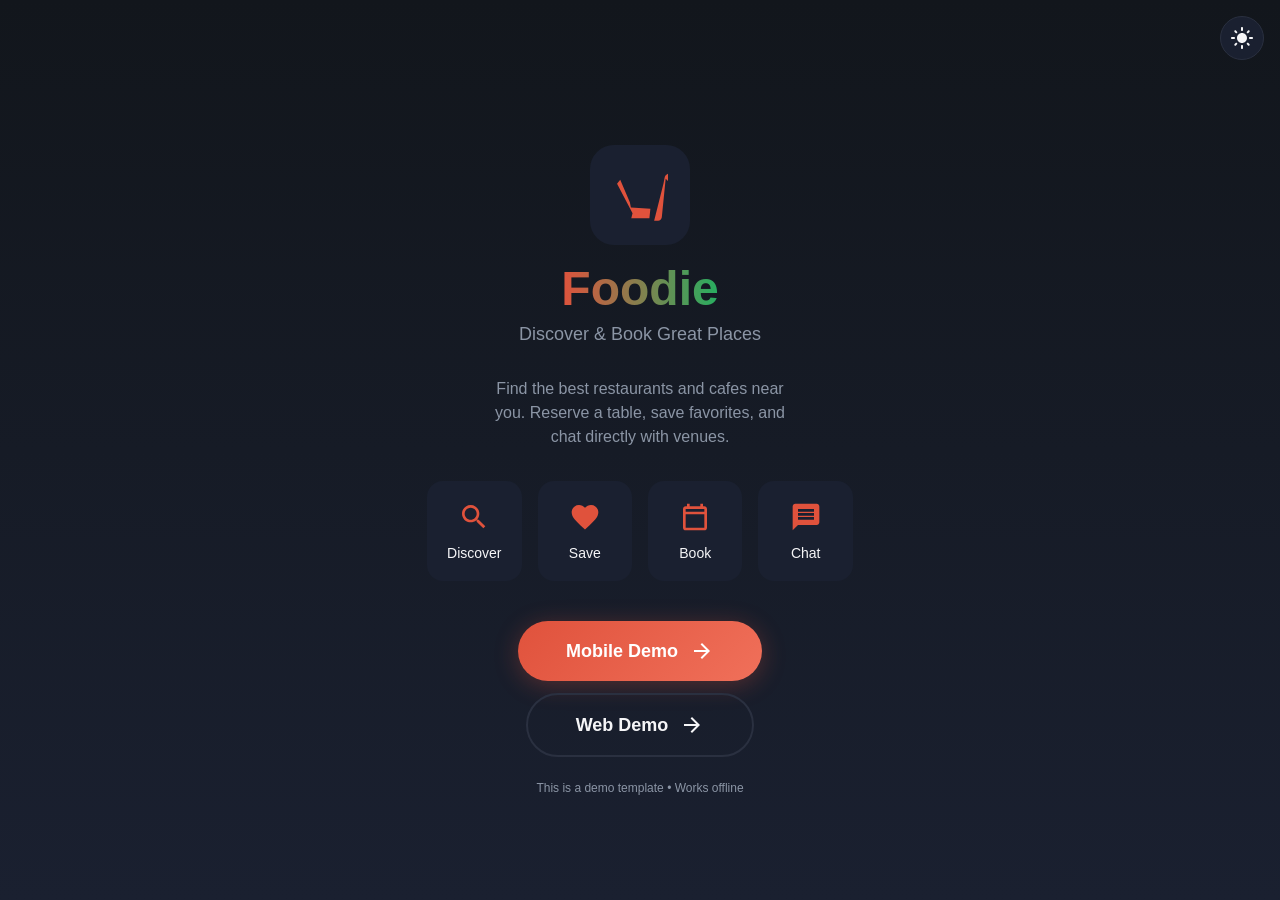
==== commit f02df795: "Fix Web Demo button: white text invisible on light theme, use var(--text)" ====
--- a/index.html
+++ b/index.html
@@ -222,6 +222,7 @@
       <symbol id="icon-filter" viewBox="0 0 24 24">
         <path fill="currentColor" d="M14 12v7.88c.04.3-.06.62-.29.83a.996.996 0 0 1-1.41 0l-2.01-2.01a.989.989 0 0 1-.29-.83V12h-.03L4.21 4.62a1 1 0 0 1 .17-1.4c.19-.14.4-.22.62-.22h14c.22 0 .43.08.62.22a1 1 0 0 1 .17 1.4L14.03 12H14z"/>
       </symbol>
+      <symbol id="icon-globe" viewBox="0 0 24 24"><path fill="currentColor" d="M12 2C6.48 2 2 6.48 2 12s4.48 10 10 10 10-4.48 10-10S17.52 2 12 2zm-1 17.93c-3.95-.49-7-3.85-7-7.93 0-.62.08-1.21.21-1.79L9 15v1c0 1.1.9 2 2 2v1.93zm6.9-2.54c-.26-.81-1-1.39-1.9-1.39h-1v-3c0-.55-.45-1-1-1H8v-2h2c.55 0 1-.45 1-1V7h2c1.1 0 2-.9 2-2v-.41c2.93 1.19 5 4.06 5 7.41 0 2.08-.8 3.97-2.1 5.39z"/></symbol>
     </defs>
   </svg>
 
@@ -263,7 +264,7 @@
         <svg class="icon"><use href="#icon-arrow"/></svg>
       </button>
 
-      <button class="btn-primary" onclick="openWebApp()" style="background:transparent;border:2px solid var(--border);box-shadow:none;margin-top:12px">
+      <button class="btn-primary" onclick="openWebApp()" style="background:transparent;border:2px solid var(--border);box-shadow:none;margin-top:12px;color:var(--text)">
         Web Demo
         <svg class="icon"><use href="#icon-arrow"/></svg>
       </button>
@@ -295,6 +296,10 @@
             <svg class="icon" viewBox="0 0 24 24"><path fill="currentColor" d="M7 18c-1.1 0-1.99.9-1.99 2S5.9 22 7 22s2-.9 2-2-.9-2-2-2zm10 0c-1.1 0-1.99.9-1.99 2S15.9 22 17 22s2-.9 2-2-.9-2-2-2zM7.17 14.75l.03-.12.9-1.63h7.45c.75 0 1.41-.41 1.75-1.03l3.56-6.46c.09-.16.14-.35.14-.54 0-.55-.45-1-1-1H5.21l-.47-1.04c-.16-.37-.52-.6-.92-.6H2c-.55 0-1 .45-1 1s.45 1 1 1h1.26l3.39 7.16L5.3 14.7c-.18.35-.3.74-.3 1.15 0 1.1.9 2 2 2h12c.55 0 1-.45 1-1s-.45-1-1-1H7.42c-.14 0-.25-.11-.25-.25z"/></svg>
             <span id="cartBadge" style="position:absolute;top:-2px;right:-2px;background:var(--primary);color:#fff;font-size:9px;font-weight:700;min-width:16px;height:16px;border-radius:8px;display:none;align-items:center;justify-content:center">0</span>
           </button>
+          <button class="icon-btn" onclick="showPage('chat')" title="Messages" style="position:relative">
+            <svg class="icon"><use href="#icon-chat"/></svg>
+            <span id="headerChatBadge" style="position:absolute;top:-2px;right:-2px;background:var(--primary);color:#fff;font-size:9px;font-weight:700;min-width:16px;height:16px;border-radius:8px;display:none;align-items:center;justify-content:center"></span>
+          </button>
           <div class="profile-icon" onclick="showPage('profile')">
             <svg class="icon"><use href="#icon-user"/></svg>
           </div>
@@ -326,11 +331,6 @@
         <button class="nav-item" onclick="showPage('orders', this)">
           <svg class="icon-nav" viewBox="0 0 24 24"><path fill="currentColor" d="M20 4H4c-1.1 0-2 .9-2 2v12c0 1.1.9 2 2 2h16c1.1 0 2-.9 2-2V6c0-1.1-.9-2-2-2zm0 14H4V6h16v12zM6 9h5v2H6V9zm0 4h8v2H6v-2zm10 0h2v2h-2v-2zm-4-4h4v2h-4V9z"/></svg>
           <span>Orders</span>
-        </button>
-        <button class="nav-item" onclick="showPage('chat', this)">
-          <svg class="icon-nav"><use href="#icon-chat"/></svg>
-          <span>Chat</span>
-          <span class="chat-badge">3</span>
         </button>
       </div>
     </div>
@@ -349,7 +349,7 @@
         <input type="text" id="webSearchInput" placeholder="Search restaurants, cuisines...">
       </div>
       <div class="web-header-actions">
-        <button class="web-lang-btn" onclick="switchLang(window.CURRENT_LANG==='en'?'ru':'en')">
+        <button class="web-lang-btn" onclick="switchLangWeb(window.CURRENT_LANG==='en'?'ru':'en')">
           <svg style="width:16px;height:16px;vertical-align:middle;margin-right:4px"><use href="#icon-globe"/></svg>
           <span id="webLangLabel">EN</span>
         </button>
@@ -359,6 +359,18 @@
         <button class="web-cart-btn" onclick="showCart()" title="Cart">
           <svg viewBox="0 0 24 24"><path fill="currentColor" d="M7 18c-1.1 0-1.99.9-1.99 2S5.9 22 7 22s2-.9 2-2-.9-2-2-2zm10 0c-1.1 0-1.99.9-1.99 2S15.9 22 17 22s2-.9 2-2-.9-2-2-2zM7.17 14.75l.03-.12.9-1.63h7.45c.75 0 1.41-.41 1.75-1.03l3.56-6.46c.09-.16.14-.35.14-.54 0-.55-.45-1-1-1H5.21l-.47-1.04c-.16-.37-.52-.6-.92-.6H2c-.55 0-1 .45-1 1s.45 1 1 1h1.26l3.39 7.16L5.3 14.7c-.18.35-.3.74-.3 1.15 0 1.1.9 2 2 2h12c.55 0 1-.45 1-1s-.45-1-1-1H7.42c-.14 0-.25-.11-.25-.25z"/></svg>
           <span class="web-cart-badge" id="webCartBadge"></span>
+        </button>
+        <button class="web-icon-btn" onclick="showWebOrders()" title="Orders">
+          <svg viewBox="0 0 24 24" style="width:20px;height:20px"><path fill="currentColor" d="M20 4H4c-1.1 0-2 .9-2 2v12c0 1.1.9 2 2 2h16c1.1 0 2-.9 2-2V6c0-1.1-.9-2-2-2zm0 14H4V6h16v12zM6 9h5v2H6V9zm0 4h8v2H6v-2zm10 0h2v2h-2v-2zm-4-4h4v2h-4V9z"/></svg>
+        </button>
+        <button class="web-icon-btn" onclick="showWebBookings()" title="Bookings">
+          <svg style="width:20px;height:20px"><use href="#icon-calendar"/></svg>
+        </button>
+        <button class="web-icon-btn" onclick="showWebChat()" title="Messages">
+          <svg style="width:20px;height:20px"><use href="#icon-chat"/></svg>
+        </button>
+        <button class="web-icon-btn" onclick="showWebProfile()" title="Profile">
+          <svg style="width:20px;height:20px"><use href="#icon-user"/></svg>
         </button>
         <button class="web-exit-btn" onclick="closeWebApp()">
           <svg style="width:16px;height:16px"><use href="#icon-arrow-left"/></svg> Exit
--- a/css/app.css
+++ b/css/app.css
@@ -405,163 +405,6 @@
   margin-bottom: 12px;
 }
 
-/* Transcript / Зачётная книжка - Russian university format */
-.transcript-header {
-  display: grid;
-  grid-template-columns: repeat(3, 1fr);
-  gap: 12px;
-  margin-bottom: 24px;
-}
-
-.stat-box {
-  background: var(--bg-card);
-  padding: 16px 12px;
-  border-radius: 12px;
-  text-align: center;
-}
-
-.stat-label {
-  display: block;
-  font-size: 11px;
-  color: var(--text-muted);
-  margin-bottom: 4px;
-  text-transform: uppercase;
-}
-
-.stat-value {
-  display: block;
-  font-size: 22px;
-  font-weight: 700;
-}
-
-.semester-block {
-  margin-bottom: 24px;
-}
-
-.semester-header {
-  display: flex;
-  justify-content: space-between;
-  align-items: center;
-  padding: 12px 16px;
-  background: var(--primary);
-  border-radius: 12px 12px 0 0;
-}
-
-.semester-num {
-  font-weight: 600;
-}
-
-.semester-stats {
-  font-size: 13px;
-  opacity: 0.9;
-}
-
-.transcript-table {
-  background: var(--bg-card);
-  border-radius: 0 0 12px 12px;
-  overflow: hidden;
-}
-
-.table-header {
-  display: grid;
-  grid-template-columns: 1fr 40px 60px;
-  gap: 8px;
-  padding: 10px 16px;
-  background: var(--bg-light);
-  font-size: 11px;
-  color: var(--text-muted);
-  text-transform: uppercase;
-}
-
-.table-row {
-  display: grid;
-  grid-template-columns: 1fr 40px 60px;
-  gap: 8px;
-  padding: 12px 16px;
-  border-bottom: 1px solid var(--border);
-  align-items: center;
-}
-
-.table-row:last-child {
-  border-bottom: none;
-}
-
-.discipline-name {
-  display: flex;
-  flex-direction: column;
-  gap: 2px;
-}
-
-.discipline-name strong {
-  font-size: 14px;
-  font-weight: 500;
-}
-
-.discipline-name small {
-  font-size: 11px;
-  color: var(--text-muted);
-}
-
-.grade-cell {
-  font-size: 16px;
-  font-weight: 700;
-  text-align: center;
-  padding: 4px 8px;
-  border-radius: 6px;
-}
-
-.grade-cell.grade-5 { background: rgba(16, 185, 129, 0.2); color: #10B981; }
-.grade-cell.grade-4 { background: rgba(59, 130, 246, 0.2); color: #3B82F6; }
-.grade-cell.grade-3 { background: rgba(245, 158, 11, 0.2); color: #F59E0B; }
-.grade-cell.grade-2 { background: rgba(239, 68, 68, 0.2); color: #EF4444; }
-.grade-cell.passed { background: rgba(16, 185, 129, 0.2); color: #10B981; font-size: 12px; }
-.grade-cell.failed { background: rgba(239, 68, 68, 0.2); color: #EF4444; font-size: 12px; }
-
-.semester-avg {
-  padding: 10px 16px;
-  background: var(--bg-light);
-  font-size: 13px;
-  color: var(--text-muted);
-  text-align: right;
-}
-
-.semester-avg strong {
-  color: var(--primary);
-}
-
-/* Schedule */
-.schedule-item {
-  display: flex;
-  gap: 12px;
-  padding: 16px;
-  background: var(--bg-card);
-  border-radius: 12px;
-  margin-bottom: 12px;
-  align-items: center;
-}
-
-.schedule-time {
-  font-size: 14px;
-  font-weight: 600;
-  color: var(--primary);
-  min-width: 60px;
-}
-
-.schedule-info h4 {
-  font-size: 16px;
-  font-weight: 500;
-  margin-bottom: 4px;
-}
-
-.schedule-info p {
-  font-size: 13px;
-  color: var(--text-muted);
-}
-
-.schedule-item.current {
-  border: 2px solid var(--primary);
-}
-
 /* Chat */
 .chat-list {
   display: flex;
@@ -675,14 +518,6 @@
 .btn-exit:hover {
   border-color: var(--text);
   color: var(--text);
-}
-
-/* Hostel card special */
-.hostel-card .room {
-  display: flex;
-  align-items: center;
-  gap: 8px;
-  margin-top: 8px;
 }
 
 /* Responsive */
@@ -797,309 +632,3 @@
   display: block;
 }
 
-/* QR screen */
-.qr-card {
-  background: var(--bg-card);
-  padding: 32px;
-  border-radius: 16px;
-  text-align: center;
-  margin-bottom: 16px;
-}
-
-.qr-code {
-  margin-bottom: 20px;
-}
-
-.qr-code svg {
-  width: 180px;
-  height: 180px;
-}
-
-.qr-name {
-  font-size: 20px;
-  font-weight: 600;
-  margin: 0 0 4px;
-}
-
-.qr-group {
-  color: var(--primary);
-  font-weight: 600;
-  margin: 0 0 8px;
-}
-
-.qr-room {
-  color: var(--text-muted);
-  font-size: 14px;
-  margin: 0;
-}
-
-.qr-hint {
-  text-align: center;
-  color: var(--text-muted);
-  font-size: 14px;
-}
-
-/* Modules scroll */
-.modules-scroll {
-  display: flex;
-  gap: 12px;
-  overflow-x: auto;
-  padding: 16px 0;
-  margin: 0 -16px;
-  padding-left: 16px;
-  padding-right: 16px;
-}
-
-.module-tile {
-  flex-shrink: 0;
-  width: 80px;
-  height: 80px;
-  background: var(--bg-card);
-  border-radius: 16px;
-  display: flex;
-  flex-direction: column;
-  align-items: center;
-  justify-content: center;
-  gap: 8px;
-  cursor: pointer;
-  transition: all 0.2s;
-}
-
-.module-tile:hover {
-  background: var(--primary);
-  color: white;
-}
-
-.module-tile .icon {
-  width: 28px;
-  height: 28px;
-}
-
-.module-tile span {
-  font-size: 12px;
-  font-weight: 500;
-}
-
-/* Events feed */
-.events-feed {
-  margin-top: 16px;
-}
-
-.events-feed h3 {
-  margin: 0 0 12px;
-  font-size: 16px;
-}
-
-.event-item {
-  display: flex;
-  align-items: center;
-  gap: 12px;
-  padding: 12px;
-  background: var(--bg-card);
-  border-radius: 12px;
-  margin-bottom: 8px;
-}
-
-.event-date {
-  flex-shrink: 0;
-  width: 48px;
-  height: 48px;
-  background: var(--primary);
-  border-radius: 12px;
-  display: flex;
-  flex-direction: column;
-  align-items: center;
-  justify-content: center;
-  color: white;
-}
-
-.event-day {
-  font-size: 18px;
-  font-weight: 700;
-  line-height: 1;
-}
-
-.event-month {
-  font-size: 10px;
-  text-transform: uppercase;
-}
-
-.event-info {
-  flex: 1;
-  min-width: 0;
-}
-
-.event-info h4 {
-  margin: 0 0 4px;
-  font-size: 14px;
-  white-space: nowrap;
-  overflow: hidden;
-  text-overflow: ellipsis;
-}
-
-.event-info p {
-  margin: 0;
-  font-size: 12px;
-  color: var(--text-muted);
-}
-
-.event-type {
-  flex-shrink: 0;
-  font-size: 11px;
-  padding: 4px 8px;
-  background: var(--bg-main);
-  border-radius: 8px;
-  color: var(--text-muted);
-}
-
-/* List views */
-.list {
-  display: flex;
-  flex-direction: column;
-  gap: 12px;
-}
-
-.list-item {
-  display: flex;
-  align-items: center;
-  gap: 12px;
-  padding: 16px;
-  background: var(--bg-card);
-  border-radius: 16px;
-}
-
-.list-icon {
-  font-size: 24px;
-}
-
-.list-info {
-  flex: 1;
-}
-
-.list-info h4 {
-  margin: 0 0 4px;
-  font-size: 15px;
-}
-
-.list-info p {
-  margin: 0;
-  font-size: 13px;
-  color: var(--text-muted);
-}
-
-.list-info .salary {
-  display: block;
-  margin-top: 4px;
-  font-weight: 600;
-  color: var(--success);
-}
-
-.list-info .valid {
-  display: block;
-  margin-top: 4px;
-  font-size: 12px;
-  color: var(--primary);
-}
-
-.badge {
-  flex-shrink: 0;
-  font-size: 11px;
-  padding: 4px 8px;
-  background: var(--primary);
-  color: white;
-  border-radius: 8px;
-}
-
-/* Week schedule */
-.week-selector {
-  display: flex;
-  gap: 8px;
-  overflow-x: auto;
-  padding-bottom: 16px;
-  margin-bottom: 8px;
-  border-bottom: 1px solid var(--border);
-}
-
-.week-btn {
-  flex: 1;
-  min-width: 140px;
-  padding: 12px;
-  background: var(--bg-card);
-  border: 2px solid transparent;
-  border-radius: 12px;
-  cursor: pointer;
-  text-align: left;
-  transition: all 0.2s;
-}
-
-.week-btn.active {
-  border-color: var(--primary);
-  background: var(--primary);
-  color: white;
-}
-
-.week-label {
-  display: block;
-  font-size: 14px;
-  font-weight: 600;
-}
-
-.week-dates {
-  display: block;
-  font-size: 12px;
-  opacity: 0.7;
-}
-
-.schedule-day {
-  margin-bottom: 20px;
-}
-
-.day-header {
-  font-size: 14px;
-  font-weight: 600;
-  color: #ffffff;
-  padding: 8px 12px;
-  background: var(--primary);
-  border-radius: 8px;
-  margin-bottom: 8px;
-  display: block;
-  margin-top: 16px;
-}
-
-.day-lessons {
-  display: flex;
-  flex-direction: column;
-  gap: 8px;
-  padding-left: 0;
-}
-
-.lesson-item {
-  display: flex;
-  gap: 12px;
-  padding: 12px;
-  background: var(--bg-card);
-  border-radius: 12px;
-}
-
-.lesson-item.current {
-  border: 1px solid var(--primary);
-}
-
-.lesson-time {
-  flex-shrink: 0;
-  width: 50px;
-  font-size: 14px;
-  font-weight: 600;
-  color: var(--primary);
-}
-
-.lesson-info h4 {
-  margin: 0 0 4px;
-  font-size: 14px;
-}
-
-.lesson-info p {
-  margin: 0;
-  font-size: 12px;
-  color: var(--text-muted);
-}
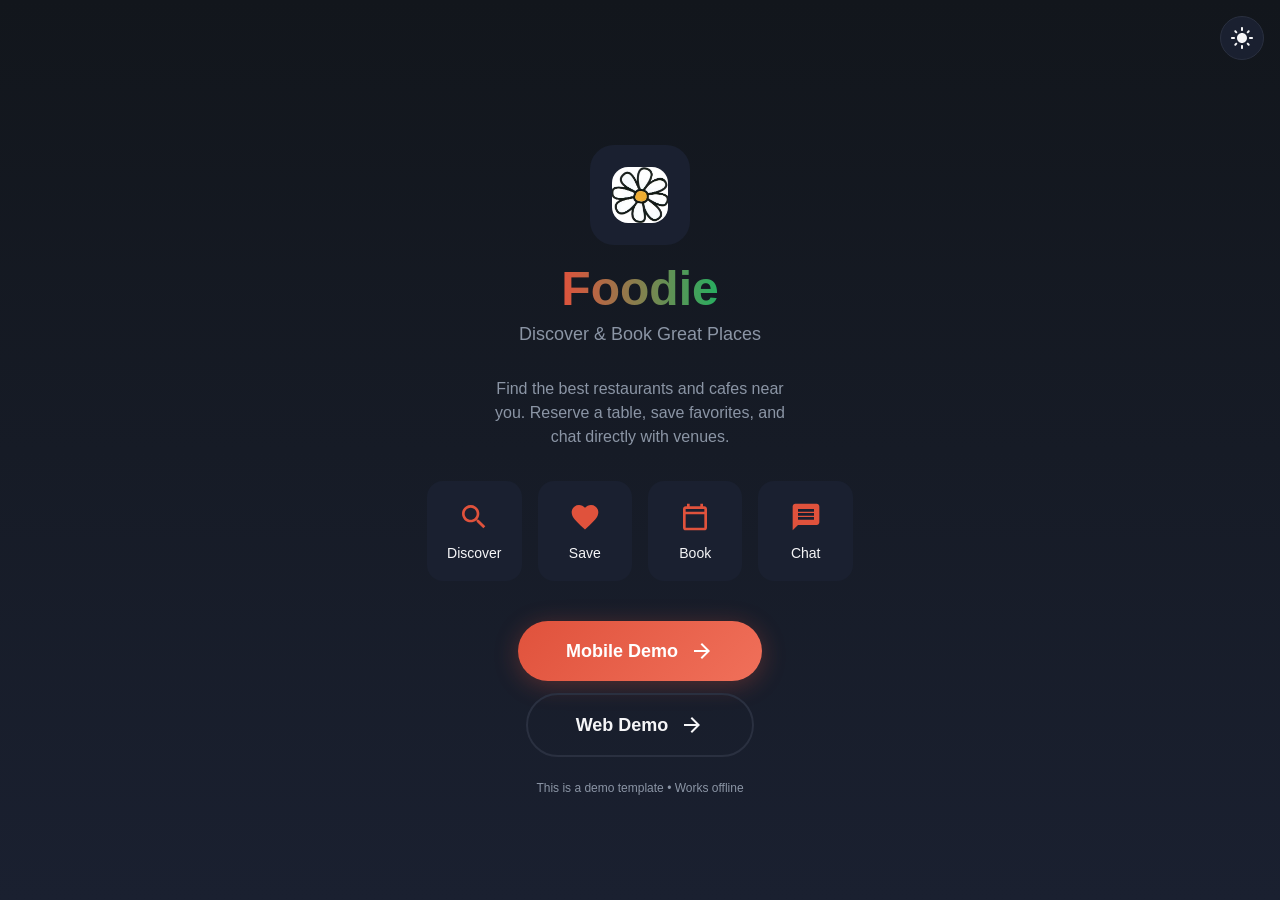
==== commit c994955d: "Add chamomile logo: favicon, landing page hero, web header" ====
--- a/index.html
+++ b/index.html
@@ -4,7 +4,7 @@
   <meta charset="UTF-8">
   <meta name="viewport" content="width=device-width, initial-scale=1.0, maximum-scale=1.0, user-scalable=no">
   <title>Foodie — Restaurant Finder</title>
-  <link rel="icon" href="data:image/svg+xml,<svg xmlns='http://www.w3.org/2000/svg' viewBox='0 0 24 24'><path fill='%23ef4444' d='M8.1 13.34l2.83-2.83L3.91 3.5c-1.56 1.56-1.56 4.09 0 5.66l4.19 4.18zm6.78-1.81c1.53.71 3.68.21 5.27-1.38 1.91-1.91 2.28-4.65.81-6.12-1.46-1.46-4.2-1.1-6.12.81-1.59 1.59-2.09 3.74-1.38 5.27L3.7 19.87l1.41 1.41L12 14.41l6.88 6.88 1.41-1.41L13.41 13l1.47-1.47z'/></svg>" type="image/svg+xml">
+  <link rel="icon" href="images/chamomile.jpeg" type="image/jpeg">
   <link rel="stylesheet" href="css/app.css">
   <style>
     /* Web Demo Styles */
@@ -234,7 +234,7 @@
     
     <div class="hero">
       <div class="logo">
-        <svg class="icon-lg"><use href="#icon-food"/></svg>
+        <img src="images/chamomile.jpeg" alt="Logo" style="width:56px;height:56px;border-radius:16px;object-fit:cover">
       </div>
       <h1>Foodie</h1>
       <p class="tagline">Discover & Book Great Places</p>
@@ -342,7 +342,7 @@
   <div id="webApp" class="page hidden">
     <header class="web-header">
       <div class="web-logo" onclick="navigateTo('/')">
-        <svg><use href="#icon-home"/></svg> Foodie
+        <img src="images/chamomile.jpeg" alt="Logo" style="width:30px;height:30px;border-radius:8px;object-fit:cover"> Foodie
       </div>
       <div class="web-search">
         <svg><use href="#icon-search"/></svg>
--- a/css/app.css
+++ b/css/app.css
@@ -632,3 +632,19 @@
   display: block;
 }
 
+/* Modules scroll */
+.modules-scroll {
+  display: flex; gap: 12px; overflow-x: auto;
+  padding: 16px 0; margin: 0 -16px;
+  padding-left: 16px; padding-right: 16px;
+}
+.module-tile {
+  flex-shrink: 0; width: 80px; height: 80px;
+  background: var(--bg-card); border-radius: 16px;
+  display: flex; flex-direction: column; align-items: center; justify-content: center; gap: 8px;
+  cursor: pointer; transition: all 0.2s;
+}
+.module-tile:hover { background: var(--primary); color: white; }
+.module-tile .icon { width: 28px; height: 28px; }
+.module-tile span { font-size: 12px; font-weight: 500; }
+
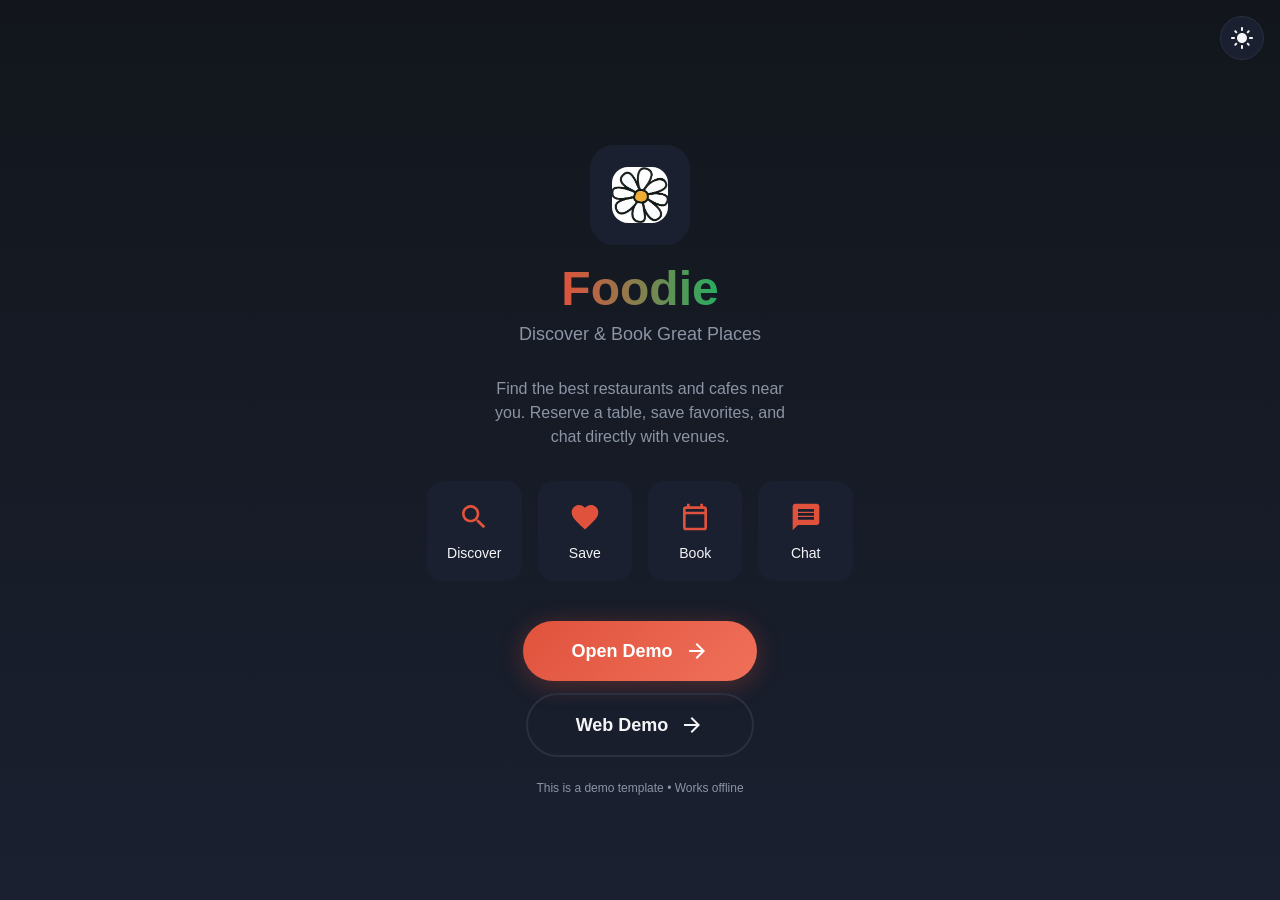
==== commit 58d41b49: "i18n landing page: Амбар (RU) / Foodie (EN), dynamic title, data-i18n attributes" ====
--- a/index.html
+++ b/index.html
@@ -236,40 +236,40 @@
       <div class="logo">
         <img src="images/chamomile.jpeg" alt="Logo" style="width:56px;height:56px;border-radius:16px;object-fit:cover">
       </div>
-      <h1>Foodie</h1>
-      <p class="tagline">Discover & Book Great Places</p>
-      <p class="desc">Find the best restaurants and cafes near you. Reserve a table, save favorites, and chat directly with venues.</p>
-      
+      <h1 data-i18n="landing_title">Foodie</h1>
+      <p class="tagline" data-i18n="landing_subtitle">Discover & Book Great Places</p>
+      <p class="desc" data-i18n="landing_desc">Find the best restaurants and cafes near you. Reserve a table, save favorites, and chat directly with venues.</p>
+
       <div class="features">
         <div class="feature">
           <svg class="icon"><use href="#icon-search"/></svg>
-          <span>Discover</span>
+          <span data-i18n="landing_discover">Discover</span>
         </div>
         <div class="feature">
           <svg class="icon"><use href="#icon-heart"/></svg>
-          <span>Save</span>
+          <span data-i18n="landing_save">Save</span>
         </div>
         <div class="feature">
           <svg class="icon"><use href="#icon-calendar"/></svg>
-          <span>Book</span>
+          <span data-i18n="landing_book">Book</span>
         </div>
         <div class="feature">
           <svg class="icon"><use href="#icon-chat"/></svg>
-          <span>Chat</span>
+          <span data-i18n="landing_chat">Chat</span>
         </div>
       </div>
       
       <button class="btn-primary" onclick="openApp()">
-        Mobile Demo
+        <span data-i18n="landing_open">Mobile Demo</span>
         <svg class="icon"><use href="#icon-arrow"/></svg>
       </button>
 
       <button class="btn-primary" onclick="openWebApp()" style="background:transparent;border:2px solid var(--border);box-shadow:none;margin-top:12px;color:var(--text)">
-        Web Demo
+        <span data-i18n="landing_web">Web Demo</span>
         <svg class="icon"><use href="#icon-arrow"/></svg>
       </button>
       
-      <p class="note">This is a demo template &bull; Works offline</p>
+      <p class="note" data-i18n="landing_note">This is a demo template &bull; Works offline</p>
     </div>
   </div>
 
@@ -342,7 +342,7 @@
   <div id="webApp" class="page hidden">
     <header class="web-header">
       <div class="web-logo" onclick="navigateTo('/')">
-        <img src="images/chamomile.jpeg" alt="Logo" style="width:30px;height:30px;border-radius:8px;object-fit:cover"> Foodie
+        <img src="images/chamomile.jpeg" alt="Logo" style="width:30px;height:30px;border-radius:8px;object-fit:cover"> <span data-i18n="landing_title">Foodie</span>
       </div>
       <div class="web-search">
         <svg><use href="#icon-search"/></svg>
